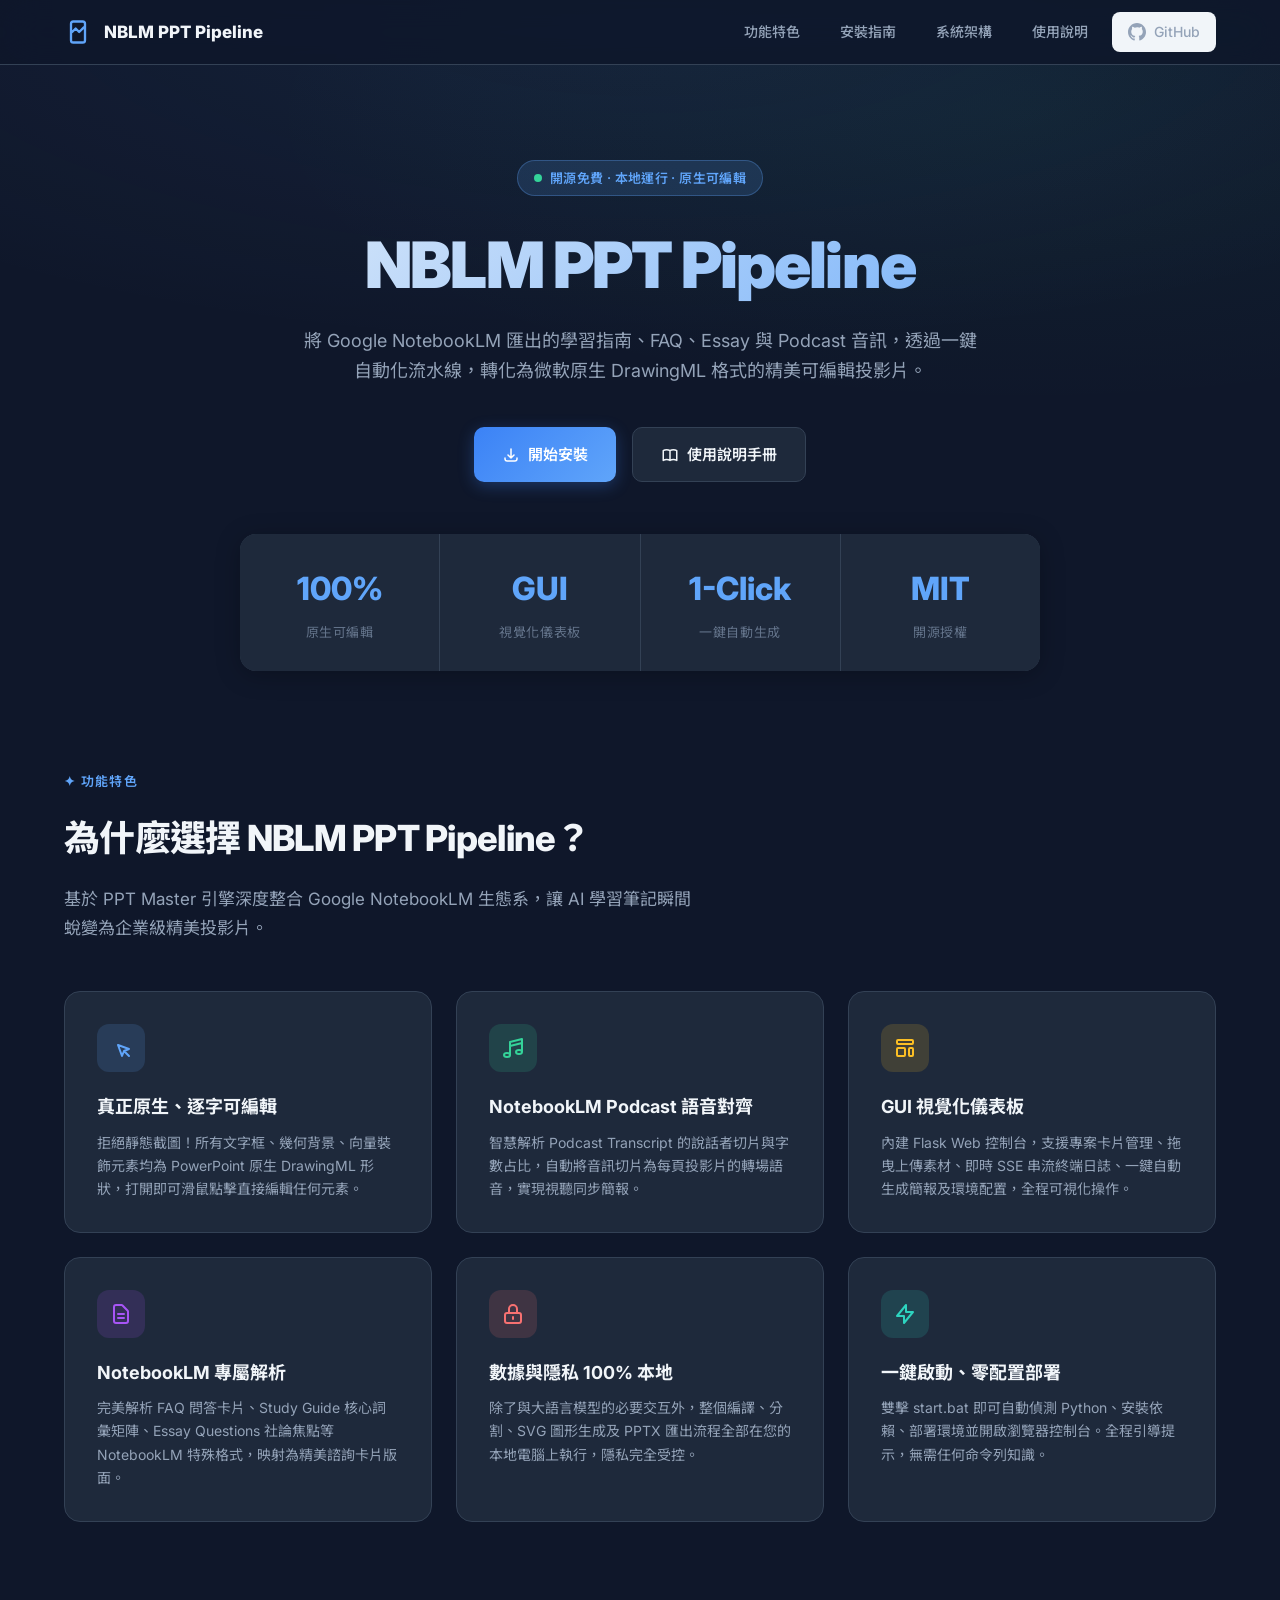
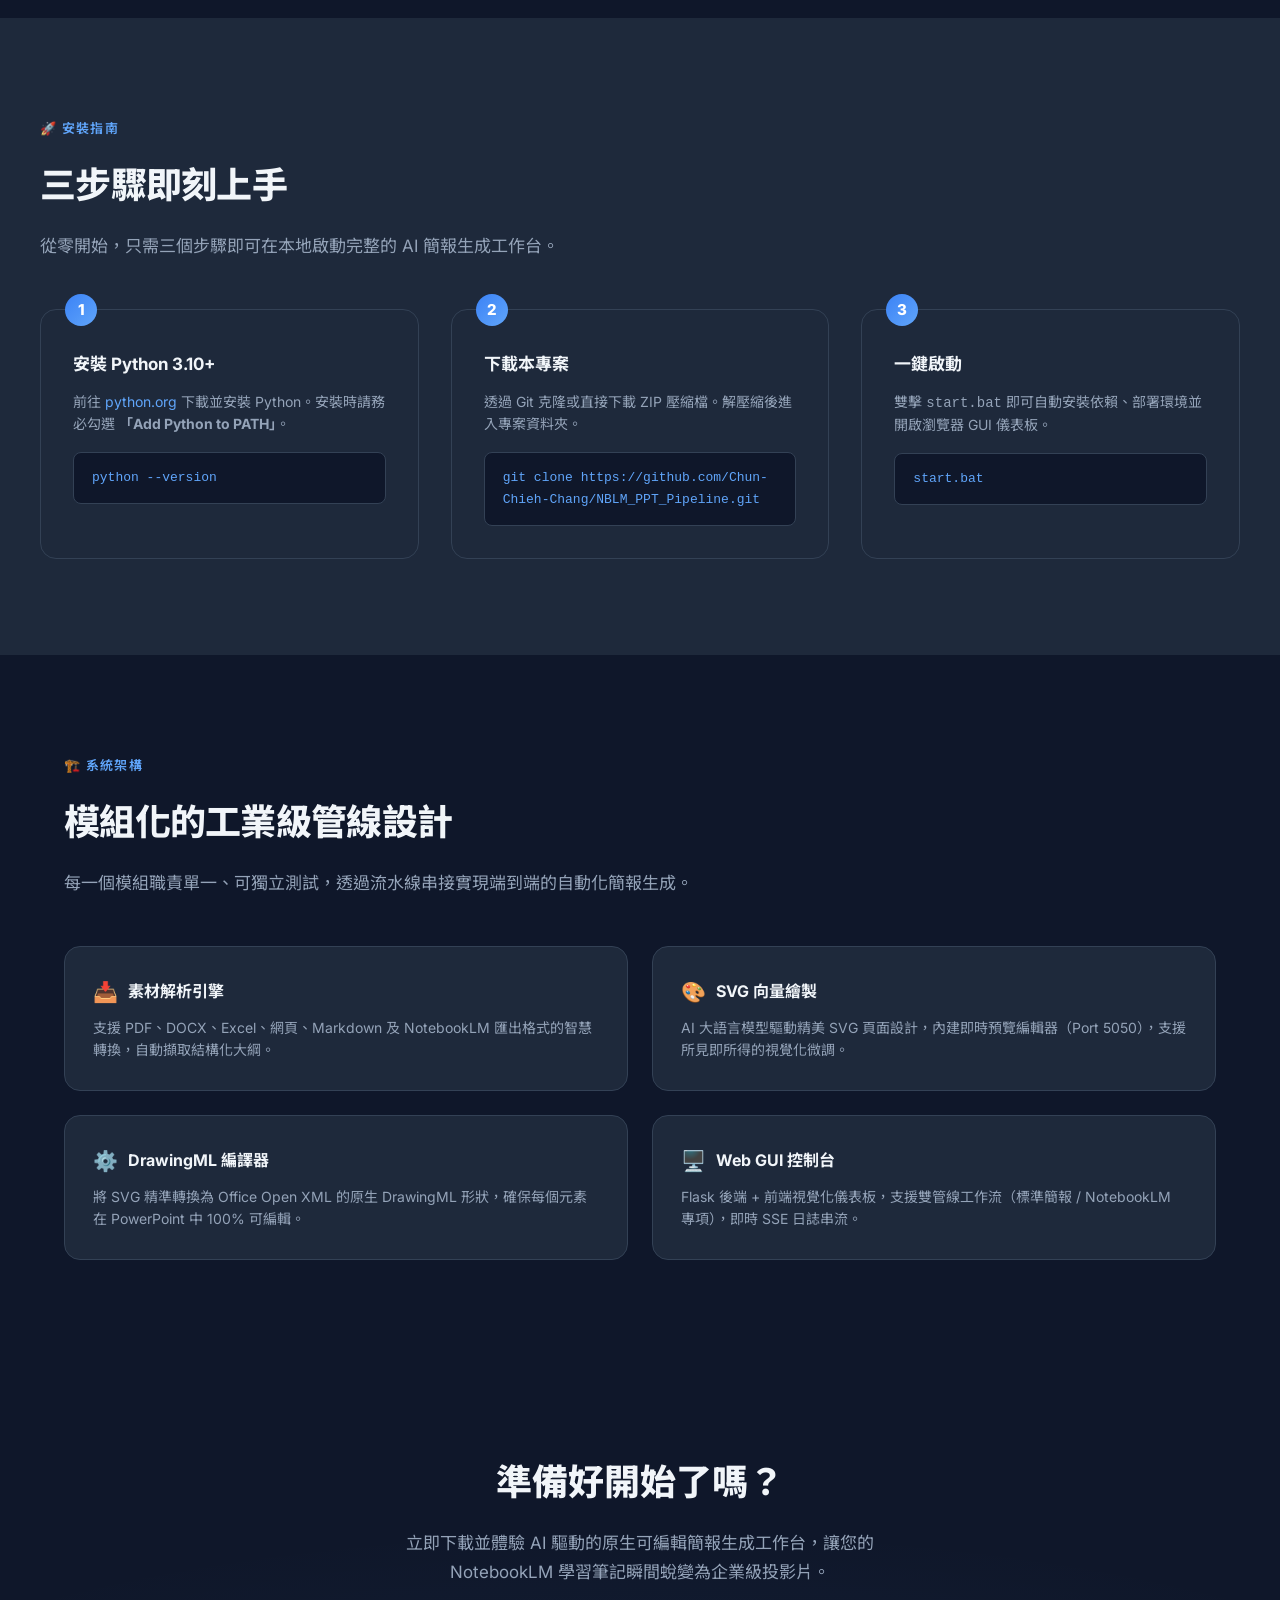
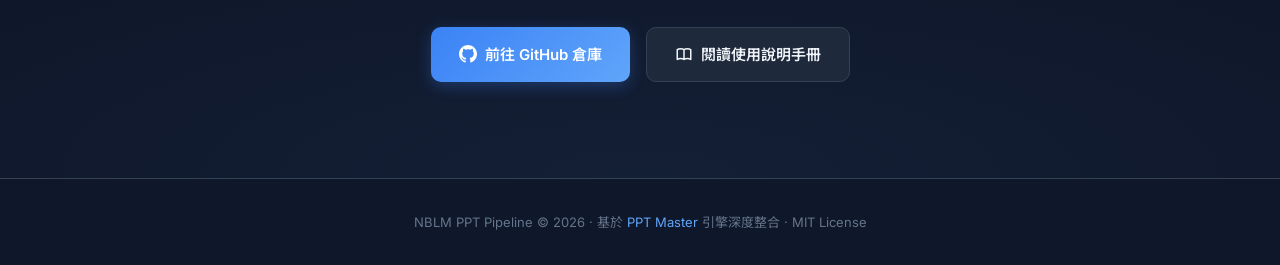
==== index.html @ 6e65cd1e "feat: replace upstream showcase with custom NBLM PPT Pipeline landing page" ====
<!DOCTYPE html>
<html lang="zh-Hant">
<head>
    <meta charset="UTF-8">
    <meta name="viewport" content="width=device-width, initial-scale=1.0">
    <title>NBLM PPT Pipeline — NotebookLM 深度整合 AI 簡報生成工作台</title>
    <meta name="description" content="將 Google NotebookLM 匯出的文件與 Podcast 音訊，透過一鍵流水線轉化為原生可編輯的 PowerPoint 簡報。支援 GUI 視覺化儀表板、智慧語音切片對齊、DrawingML 向量渲染。">
    <meta property="og:title" content="NBLM PPT Pipeline — AI 驅動的原生可編輯簡報生成器">
    <meta property="og:description" content="一鍵將 NotebookLM 資源轉化為微軟原生 DrawingML 簡報。開源、本地運行、元素級可編輯。">
    <meta property="og:type" content="website">
    <link rel="icon" href="data:image/svg+xml,<svg xmlns='http://www.w3.org/2000/svg' viewBox='0 0 48 32' fill='none' stroke='%2360A5FA' stroke-width='3' stroke-linecap='round' stroke-linejoin='round'><rect x='2' y='2' width='44' height='28' rx='2.5'/><line x1='9' y1='11' x2='22' y2='11'/><line x1='9' y1='17' x2='32' y2='17'/><line x1='9' y1='23' x2='26' y2='23'/></svg>">
    <link rel="preconnect" href="https://fonts.googleapis.com">
    <link rel="preconnect" href="https://fonts.gstatic.com" crossorigin>
    <link href="https://fonts.googleapis.com/css2?family=Inter:wght@400;500;600;700;800;900&family=Noto+Sans+TC:wght@400;500;600;700;900&display=swap" rel="stylesheet">
    <style>
        /* ========== DESIGN TOKENS ========== */
        :root {
            --bg-base: #0F172A;
            --bg-surface: #1E293B;
            --bg-elevated: #273548;
            --text-primary: #F1F5F9;
            --text-secondary: #94A3B8;
            --text-muted: #64748B;
            --accent: #60A5FA;
            --accent-glow: rgba(96, 165, 250, 0.15);
            --accent-border: rgba(96, 165, 250, 0.3);
            --success: #34D399;
            --success-glow: rgba(52, 211, 153, 0.15);
            --warning: #FBBF24;
            --danger: #F87171;
            --border: #334155;
            --font-body: 'Inter', 'Noto Sans TC', -apple-system, BlinkMacSystemFont, sans-serif;
            --font-title: 'Inter', 'Noto Sans TC', -apple-system, sans-serif;
            --radius: 16px;
            --radius-sm: 10px;
            --shadow: 0 4px 24px rgba(0,0,0,0.25);
            --shadow-lg: 0 12px 48px rgba(0,0,0,0.4);
        }

        /* ========== RESET & BASE ========== */
        *, *::before, *::after { margin: 0; padding: 0; box-sizing: border-box; }
        html { scroll-behavior: smooth; }
        body {
            font-family: var(--font-body);
            background: var(--bg-base);
            color: var(--text-primary);
            line-height: 1.7;
            font-size: 16px;
            -webkit-font-smoothing: antialiased;
        }
        a { color: var(--accent); text-decoration: none; transition: opacity 0.2s; }
        a:hover { opacity: 0.85; }

        /* ========== NAVIGATION ========== */
        .nav {
            position: fixed; top: 0; left: 0; right: 0; z-index: 100;
            background: rgba(15, 23, 42, 0.85);
            backdrop-filter: blur(20px) saturate(1.4);
            -webkit-backdrop-filter: blur(20px) saturate(1.4);
            border-bottom: 1px solid var(--border);
        }
        .nav-inner {
            max-width: 1200px; margin: 0 auto;
            padding: 0 24px; height: 64px;
            display: flex; align-items: center; justify-content: space-between;
        }
        .nav-brand {
            display: flex; align-items: center; gap: 12px;
            font-weight: 800; font-size: 17px; color: var(--text-primary);
        }
        .nav-brand svg { width: 28px; height: 28px; color: var(--accent); }
        .nav-links { display: flex; align-items: center; gap: 8px; }
        .nav-links a {
            padding: 8px 16px; border-radius: 8px; font-size: 14px; font-weight: 500;
            color: var(--text-secondary); transition: all 0.2s;
        }
        .nav-links a:hover { color: var(--text-primary); background: var(--accent-glow); }
        .btn-gh {
            display: inline-flex; align-items: center; gap: 8px;
            padding: 8px 20px; border-radius: 8px;
            background: var(--text-primary); color: var(--bg-base);
            font-weight: 600; font-size: 14px; transition: all 0.2s;
        }
        .btn-gh:hover { opacity: 0.9; transform: translateY(-1px); }
        .btn-gh svg { width: 18px; height: 18px; }

        /* ========== HERO ========== */
        .hero {
            padding: 160px 24px 100px;
            text-align: center;
            background:
                radial-gradient(ellipse 80% 60% at 50% 0%, rgba(96, 165, 250, 0.08), transparent),
                radial-gradient(ellipse 60% 50% at 80% 20%, rgba(52, 211, 153, 0.05), transparent);
        }
        .hero-badge {
            display: inline-flex; align-items: center; gap: 8px;
            padding: 6px 16px; border-radius: 999px;
            background: var(--accent-glow); border: 1px solid var(--accent-border);
            font-size: 13px; font-weight: 600; color: var(--accent);
            margin-bottom: 32px; letter-spacing: 0.03em;
        }
        .hero-badge .dot {
            width: 8px; height: 8px; border-radius: 50%;
            background: var(--success);
            animation: pulse-dot 2s ease-in-out infinite;
        }
        @keyframes pulse-dot {
            0%, 100% { opacity: 1; transform: scale(1); }
            50% { opacity: 0.5; transform: scale(0.8); }
        }
        .hero h1 {
            font-family: var(--font-title);
            font-size: clamp(36px, 5vw, 64px);
            font-weight: 900; line-height: 1.15;
            letter-spacing: -0.03em;
            background: linear-gradient(135deg, var(--text-primary) 0%, var(--accent) 100%);
            -webkit-background-clip: text; -webkit-text-fill-color: transparent;
            background-clip: text;
            margin-bottom: 24px;
        }
        .hero p {
            max-width: 680px; margin: 0 auto 40px;
            font-size: 18px; line-height: 1.7;
            color: var(--text-secondary);
        }
        .hero-actions { display: flex; gap: 16px; justify-content: center; flex-wrap: wrap; }
        .btn {
            display: inline-flex; align-items: center; gap: 8px;
            padding: 14px 28px; border-radius: var(--radius-sm);
            font-weight: 600; font-size: 15px;
            border: none; cursor: pointer; transition: all 0.25s;
        }
        .btn-primary {
            background: linear-gradient(135deg, #3B82F6, #60A5FA);
            color: #fff; box-shadow: 0 4px 16px rgba(59, 130, 246, 0.3);
        }
        .btn-primary:hover { transform: translateY(-2px); box-shadow: 0 8px 24px rgba(59, 130, 246, 0.4); }
        .btn-secondary {
            background: var(--bg-surface); color: var(--text-primary);
            border: 1px solid var(--border);
        }
        .btn-secondary:hover { border-color: var(--accent-border); background: var(--bg-elevated); }
        .btn svg { width: 18px; height: 18px; }

        /* ========== STATS ========== */
        .stats {
            display: grid; grid-template-columns: repeat(4, 1fr);
            gap: 1px; background: var(--border);
            max-width: 800px; margin: -48px auto 0;
            border-radius: var(--radius); overflow: hidden;
            box-shadow: var(--shadow);
            position: relative; z-index: 10;
        }
        .stat-item {
            background: var(--bg-surface); padding: 28px 16px;
            text-align: center;
        }
        .stat-value {
            font-family: var(--font-title); font-size: 32px;
            font-weight: 800; color: var(--accent);
        }
        .stat-label {
            font-size: 13px; color: var(--text-muted);
            margin-top: 4px; text-transform: uppercase; letter-spacing: 0.05em;
        }

        /* ========== SECTIONS ========== */
        .section {
            max-width: 1200px; margin: 0 auto;
            padding: 96px 24px;
        }
        .section-label {
            display: inline-flex; align-items: center; gap: 8px;
            font-size: 13px; font-weight: 600; color: var(--accent);
            text-transform: uppercase; letter-spacing: 0.1em;
            margin-bottom: 16px;
        }
        .section-title {
            font-family: var(--font-title); font-size: 36px;
            font-weight: 800; margin-bottom: 16px;
            letter-spacing: -0.02em;
        }
        .section-desc {
            font-size: 17px; color: var(--text-secondary);
            max-width: 640px; margin-bottom: 48px; line-height: 1.7;
        }

        /* ========== FEATURE GRID ========== */
        .feature-grid {
            display: grid; grid-template-columns: repeat(3, 1fr);
            gap: 24px;
        }
        .feature-card {
            background: var(--bg-surface);
            border: 1px solid var(--border);
            border-radius: var(--radius); padding: 32px;
            transition: all 0.3s;
        }
        .feature-card:hover {
            border-color: var(--accent-border);
            transform: translateY(-4px);
            box-shadow: var(--shadow);
        }
        .feature-icon {
            width: 48px; height: 48px; border-radius: 12px;
            display: flex; align-items: center; justify-content: center;
            margin-bottom: 20px;
        }
        .feature-icon svg { width: 24px; height: 24px; }
        .feature-icon.blue { background: var(--accent-glow); color: var(--accent); }
        .feature-icon.green { background: var(--success-glow); color: var(--success); }
        .feature-icon.amber { background: rgba(251, 191, 36, 0.15); color: var(--warning); }
        .feature-icon.rose { background: rgba(248, 113, 113, 0.15); color: var(--danger); }
        .feature-icon.purple { background: rgba(168, 85, 247, 0.15); color: #A855F7; }
        .feature-icon.teal { background: rgba(45, 212, 191, 0.15); color: #2DD4BF; }
        .feature-card h3 {
            font-size: 18px; font-weight: 700;
            margin-bottom: 8px;
        }
        .feature-card p {
            font-size: 14px; color: var(--text-secondary);
            line-height: 1.65;
        }

        /* ========== INSTALL SECTION ========== */
        .install-steps {
            display: grid; grid-template-columns: repeat(3, 1fr);
            gap: 32px;
        }
        .step-card {
            background: var(--bg-surface);
            border: 1px solid var(--border);
            border-radius: var(--radius); padding: 32px;
            position: relative;
        }
        .step-number {
            position: absolute; top: -16px; left: 24px;
            width: 32px; height: 32px; border-radius: 50%;
            background: linear-gradient(135deg, #3B82F6, #60A5FA);
            color: #fff; font-weight: 800; font-size: 15px;
            display: flex; align-items: center; justify-content: center;
        }
        .step-card h3 {
            font-size: 17px; font-weight: 700;
            margin-bottom: 12px; margin-top: 8px;
        }
        .step-card p { font-size: 14px; color: var(--text-secondary); line-height: 1.6; }
        .code-block {
            background: var(--bg-base); border: 1px solid var(--border);
            border-radius: 8px; padding: 14px 18px;
            font-family: 'SF Mono', 'Fira Code', monospace;
            font-size: 13px; color: var(--accent);
            margin-top: 16px; overflow-x: auto;
        }

        /* ========== ARCHITECTURE ========== */
        .arch-grid {
            display: grid; grid-template-columns: repeat(2, 1fr);
            gap: 24px; margin-top: 48px;
        }
        .arch-card {
            background: var(--bg-surface);
            border: 1px solid var(--border);
            border-radius: var(--radius); padding: 28px;
        }
        .arch-card h3 {
            font-size: 16px; font-weight: 700;
            margin-bottom: 8px;
            display: flex; align-items: center; gap: 10px;
        }
        .arch-card h3 span { font-size: 20px; }
        .arch-card p { font-size: 14px; color: var(--text-secondary); line-height: 1.6; }

        /* ========== CTA ========== */
        .cta {
            text-align: center; padding: 96px 24px;
            background:
                radial-gradient(ellipse 70% 60% at 50% 100%, rgba(96, 165, 250, 0.06), transparent);
        }
        .cta h2 {
            font-family: var(--font-title); font-size: 36px;
            font-weight: 800; margin-bottom: 16px;
        }
        .cta p {
            color: var(--text-secondary); font-size: 17px;
            max-width: 560px; margin: 0 auto 40px;
        }

        /* ========== FOOTER ========== */
        .footer {
            text-align: center; padding: 32px 24px;
            border-top: 1px solid var(--border);
            color: var(--text-muted); font-size: 13px;
        }

        /* ========== RESPONSIVE ========== */
        @media (max-width: 768px) {
            .stats { grid-template-columns: repeat(2, 1fr); }
            .feature-grid { grid-template-columns: 1fr; }
            .install-steps { grid-template-columns: 1fr; }
            .arch-grid { grid-template-columns: 1fr; }
            .nav-links a:not(.btn-gh) { display: none; }
            .hero { padding: 120px 20px 80px; }
        }
    </style>
</head>
<body>

    <!-- Navigation -->
    <nav class="nav">
        <div class="nav-inner">
            <div class="nav-brand">
                <svg viewBox="0 0 24 24" fill="none" stroke="currentColor" stroke-width="2">
                    <path stroke-linecap="round" stroke-linejoin="round" d="M7 12l3-3 3 3 4-4M8 21h8a2 2 0 002-2V5a2 2 0 00-2-2H8a2 2 0 00-2 2v14a2 2 0 002 2z" />
                </svg>
                NBLM PPT Pipeline
            </div>
            <div class="nav-links">
                <a href="#features">功能特色</a>
                <a href="#install">安裝指南</a>
                <a href="#architecture">系統架構</a>
                <a href="usage_guide.html">使用說明</a>
                <a href="https://github.com/Chun-Chieh-Chang/NBLM_PPT_Pipeline" class="btn-gh" target="_blank">
                    <svg viewBox="0 0 24 24" fill="currentColor"><path d="M12 0c-6.626 0-12 5.373-12 12 0 5.302 3.438 9.8 8.207 11.387.599.111.793-.261.793-.577v-2.234c-3.338.726-4.033-1.416-4.033-1.416-.546-1.387-1.333-1.756-1.333-1.756-1.089-.745.083-.729.083-.729 1.205.084 1.839 1.237 1.839 1.237 1.07 1.834 2.807 1.304 3.492.997.107-.775.418-1.305.762-1.604-2.665-.305-5.467-1.334-5.467-5.931 0-1.311.469-2.381 1.236-3.221-.124-.303-.535-1.524.117-3.176 0 0 1.008-.322 3.301 1.23A11.509 11.509 0 0112 5.803c1.02.005 2.047.138 3.006.404 2.291-1.552 3.297-1.23 3.297-1.23.653 1.653.242 2.874.118 3.176.77.84 1.235 1.911 1.235 3.221 0 4.609-2.807 5.624-5.479 5.921.43.372.823 1.102.823 2.222v3.293c0 .319.192.694.801.576C20.566 21.797 24 17.3 24 12c0-6.627-5.373-12-12-12z"/></svg>
                    GitHub
                </a>
            </div>
        </div>
    </nav>

    <!-- Hero -->
    <section class="hero">
        <div class="hero-badge">
            <span class="dot"></span>
            開源免費 · 本地運行 · 原生可編輯
        </div>
        <h1>NBLM PPT Pipeline</h1>
        <p>
            將 Google NotebookLM 匯出的學習指南、FAQ、Essay 與 Podcast 音訊，透過一鍵自動化流水線，轉化為微軟原生 DrawingML 格式的精美可編輯投影片。
        </p>
        <div class="hero-actions">
            <a href="#install" class="btn btn-primary">
                <svg fill="none" stroke="currentColor" viewBox="0 0 24 24" stroke-width="2"><path stroke-linecap="round" stroke-linejoin="round" d="M4 16v1a3 3 0 003 3h10a3 3 0 003-3v-1m-4-4l-4 4m0 0l-4-4m4 4V4" /></svg>
                開始安裝
            </a>
            <a href="usage_guide.html" class="btn btn-secondary">
                <svg fill="none" stroke="currentColor" viewBox="0 0 24 24" stroke-width="2"><path stroke-linecap="round" stroke-linejoin="round" d="M12 6.253v13m0-13C10.832 5.477 9.246 5 7.5 5S4.168 5.477 3 6.253v13C4.168 18.477 5.754 18 7.5 18s3.332.477 4.5 1.253m0-13C13.168 5.477 14.754 5 16.5 5c1.747 0 3.332.477 4.5 1.253v13C19.832 18.477 18.247 18 16.5 18c-1.746 0-3.332.477-4.5 1.253" /></svg>
                使用說明手冊
            </a>
        </div>
    </section>

    <!-- Stats -->
    <div class="stats">
        <div class="stat-item">
            <div class="stat-value">100%</div>
            <div class="stat-label">原生可編輯</div>
        </div>
        <div class="stat-item">
            <div class="stat-value">GUI</div>
            <div class="stat-label">視覺化儀表板</div>
        </div>
        <div class="stat-item">
            <div class="stat-value">1-Click</div>
            <div class="stat-label">一鍵自動生成</div>
        </div>
        <div class="stat-item">
            <div class="stat-value">MIT</div>
            <div class="stat-label">開源授權</div>
        </div>
    </div>

    <!-- Features -->
    <section class="section" id="features">
        <div class="section-label">✦ 功能特色</div>
        <h2 class="section-title">為什麼選擇 NBLM PPT Pipeline？</h2>
        <p class="section-desc">
            基於 PPT Master 引擎深度整合 Google NotebookLM 生態系，讓 AI 學習筆記瞬間蛻變為企業級精美投影片。
        </p>
        <div class="feature-grid">
            <div class="feature-card">
                <div class="feature-icon blue">
                    <svg fill="none" stroke="currentColor" viewBox="0 0 24 24" stroke-width="2"><path stroke-linecap="round" stroke-linejoin="round" d="M15 15l-2 5L9 9l11 4-5 2zm0 0l5 5" /></svg>
                </div>
                <h3>真正原生、逐字可編輯</h3>
                <p>拒絕靜態截圖！所有文字框、幾何背景、向量裝飾元素均為 PowerPoint 原生 DrawingML 形狀，打開即可滑鼠點擊直接編輯任何元素。</p>
            </div>
            <div class="feature-card">
                <div class="feature-icon green">
                    <svg fill="none" stroke="currentColor" viewBox="0 0 24 24" stroke-width="2"><path stroke-linecap="round" stroke-linejoin="round" d="M9 19V6l12-3v13M9 19c0 1.105-1.343 2-3 2s-3-.895-3-2 1.343-2 3-2 3 .895 3 2zm12-3c0 1.105-1.343 2-3 2s-3-.895-3-2 1.343-2 3-2 3 .895 3 2zM9 10l12-3" /></svg>
                </div>
                <h3>NotebookLM Podcast 語音對齊</h3>
                <p>智慧解析 Podcast Transcript 的說話者切片與字數占比，自動將音訊切片為每頁投影片的轉場語音，實現視聽同步簡報。</p>
            </div>
            <div class="feature-card">
                <div class="feature-icon amber">
                    <svg fill="none" stroke="currentColor" viewBox="0 0 24 24" stroke-width="2"><path stroke-linecap="round" stroke-linejoin="round" d="M4 5a1 1 0 011-1h14a1 1 0 011 1v2a1 1 0 01-1 1H5a1 1 0 01-1-1V5zM4 13a1 1 0 011-1h6a1 1 0 011 1v6a1 1 0 01-1 1H5a1 1 0 01-1-1v-6zM16 13a1 1 0 011-1h2a1 1 0 011 1v6a1 1 0 01-1 1h-2a1 1 0 01-1-1v-6z" /></svg>
                </div>
                <h3>GUI 視覺化儀表板</h3>
                <p>內建 Flask Web 控制台，支援專案卡片管理、拖曳上傳素材、即時 SSE 串流終端日誌、一鍵自動生成簡報及環境配置，全程可視化操作。</p>
            </div>
            <div class="feature-card">
                <div class="feature-icon purple">
                    <svg fill="none" stroke="currentColor" viewBox="0 0 24 24" stroke-width="2"><path stroke-linecap="round" stroke-linejoin="round" d="M9 12h6m-6 4h6m2 5H7a2 2 0 01-2-2V5a2 2 0 012-2h5.586a1 1 0 01.707.293l5.414 5.414a1 1 0 01.293.707V19a2 2 0 01-2 2z" /></svg>
                </div>
                <h3>NotebookLM 專屬解析</h3>
                <p>完美解析 FAQ 問答卡片、Study Guide 核心詞彙矩陣、Essay Questions 社論焦點等 NotebookLM 特殊格式，映射為精美諮詢卡片版面。</p>
            </div>
            <div class="feature-card">
                <div class="feature-icon rose">
                    <svg fill="none" stroke="currentColor" viewBox="0 0 24 24" stroke-width="2"><path stroke-linecap="round" stroke-linejoin="round" d="M12 15v2m-6 4h12a2 2 0 002-2v-6a2 2 0 00-2-2H6a2 2 0 00-2 2v6a2 2 0 002 2zm10-10V7a4 4 0 00-8 0v4h8z" /></svg>
                </div>
                <h3>數據與隱私 100% 本地</h3>
                <p>除了與大語言模型的必要交互外，整個編譯、分割、SVG 圖形生成及 PPTX 匯出流程全部在您的本地電腦上執行，隱私完全受控。</p>
            </div>
            <div class="feature-card">
                <div class="feature-icon teal">
                    <svg fill="none" stroke="currentColor" viewBox="0 0 24 24" stroke-width="2"><path stroke-linecap="round" stroke-linejoin="round" d="M13 10V3L4 14h7v7l9-11h-7z" /></svg>
                </div>
                <h3>一鍵啟動、零配置部署</h3>
                <p>雙擊 start.bat 即可自動偵測 Python、安裝依賴、部署環境並開啟瀏覽器控制台。全程引導提示，無需任何命令列知識。</p>
            </div>
        </div>
    </section>

    <!-- Install -->
    <section class="section" id="install" style="background: var(--bg-surface); border-radius: 0; max-width: 100%; margin: 0;">
        <div style="max-width: 1200px; margin: 0 auto;">
            <div class="section-label">🚀 安裝指南</div>
            <h2 class="section-title">三步驟即刻上手</h2>
            <p class="section-desc">從零開始，只需三個步驟即可在本地啟動完整的 AI 簡報生成工作台。</p>
            <div class="install-steps">
                <div class="step-card">
                    <div class="step-number">1</div>
                    <h3>安裝 Python 3.10+</h3>
                    <p>前往 <a href="https://www.python.org/downloads/" target="_blank">python.org</a> 下載並安裝 Python。安裝時請務必勾選 <strong>「Add Python to PATH」</strong>。</p>
                    <div class="code-block">python --version</div>
                </div>
                <div class="step-card">
                    <div class="step-number">2</div>
                    <h3>下載本專案</h3>
                    <p>透過 Git 克隆或直接下載 ZIP 壓縮檔。解壓縮後進入專案資料夾。</p>
                    <div class="code-block">git clone https://github.com/Chun-Chieh-Chang/NBLM_PPT_Pipeline.git</div>
                </div>
                <div class="step-card">
                    <div class="step-number">3</div>
                    <h3>一鍵啟動</h3>
                    <p>雙擊 <code>start.bat</code> 即可自動安裝依賴、部署環境並開啟瀏覽器 GUI 儀表板。</p>
                    <div class="code-block">start.bat</div>
                </div>
            </div>
        </div>
    </section>

    <!-- Architecture -->
    <section class="section" id="architecture">
        <div class="section-label">🏗️ 系統架構</div>
        <h2 class="section-title">模組化的工業級管線設計</h2>
        <p class="section-desc">每一個模組職責單一、可獨立測試，透過流水線串接實現端到端的自動化簡報生成。</p>
        <div class="arch-grid">
            <div class="arch-card">
                <h3><span>📥</span> 素材解析引擎</h3>
                <p>支援 PDF、DOCX、Excel、網頁、Markdown 及 NotebookLM 匯出格式的智慧轉換，自動擷取結構化大綱。</p>
            </div>
            <div class="arch-card">
                <h3><span>🎨</span> SVG 向量繪製</h3>
                <p>AI 大語言模型驅動精美 SVG 頁面設計，內建即時預覽編輯器（Port 5050），支援所見即所得的視覺化微調。</p>
            </div>
            <div class="arch-card">
                <h3><span>⚙️</span> DrawingML 編譯器</h3>
                <p>將 SVG 精準轉換為 Office Open XML 的原生 DrawingML 形狀，確保每個元素在 PowerPoint 中 100% 可編輯。</p>
            </div>
            <div class="arch-card">
                <h3><span>🖥️</span> Web GUI 控制台</h3>
                <p>Flask 後端 + 前端視覺化儀表板，支援雙管線工作流（標準簡報 / NotebookLM 專項），即時 SSE 日誌串流。</p>
            </div>
        </div>
    </section>

    <!-- CTA -->
    <section class="cta">
        <h2>準備好開始了嗎？</h2>
        <p>立即下載並體驗 AI 驅動的原生可編輯簡報生成工作台，讓您的 NotebookLM 學習筆記瞬間蛻變為企業級投影片。</p>
        <div class="hero-actions">
            <a href="https://github.com/Chun-Chieh-Chang/NBLM_PPT_Pipeline" class="btn btn-primary" target="_blank">
                <svg viewBox="0 0 24 24" fill="currentColor" width="18" height="18"><path d="M12 0c-6.626 0-12 5.373-12 12 0 5.302 3.438 9.8 8.207 11.387.599.111.793-.261.793-.577v-2.234c-3.338.726-4.033-1.416-4.033-1.416-.546-1.387-1.333-1.756-1.333-1.756-1.089-.745.083-.729.083-.729 1.205.084 1.839 1.237 1.839 1.237 1.07 1.834 2.807 1.304 3.492.997.107-.775.418-1.305.762-1.604-2.665-.305-5.467-1.334-5.467-5.931 0-1.311.469-2.381 1.236-3.221-.124-.303-.535-1.524.117-3.176 0 0 1.008-.322 3.301 1.23A11.509 11.509 0 0112 5.803c1.02.005 2.047.138 3.006.404 2.291-1.552 3.297-1.23 3.297-1.23.653 1.653.242 2.874.118 3.176.77.84 1.235 1.911 1.235 3.221 0 4.609-2.807 5.624-5.479 5.921.43.372.823 1.102.823 2.222v3.293c0 .319.192.694.801.576C20.566 21.797 24 17.3 24 12c0-6.627-5.373-12-12-12z"/></svg>
                前往 GitHub 倉庫
            </a>
            <a href="usage_guide.html" class="btn btn-secondary">
                <svg fill="none" stroke="currentColor" viewBox="0 0 24 24" stroke-width="2"><path stroke-linecap="round" stroke-linejoin="round" d="M12 6.253v13m0-13C10.832 5.477 9.246 5 7.5 5S4.168 5.477 3 6.253v13C4.168 18.477 5.754 18 7.5 18s3.332.477 4.5 1.253m0-13C13.168 5.477 14.754 5 16.5 5c1.747 0 3.332.477 4.5 1.253v13C19.832 18.477 18.247 18 16.5 18c-1.746 0-3.332.477-4.5 1.253" /></svg>
                閱讀使用說明手冊
            </a>
        </div>
    </section>

    <!-- Footer -->
    <footer class="footer">
        <p>NBLM PPT Pipeline © 2026 · 基於 <a href="https://github.com/hugohe3/ppt-master" target="_blank">PPT Master</a> 引擎深度整合 · MIT License</p>
    </footer>

</body>
</html>
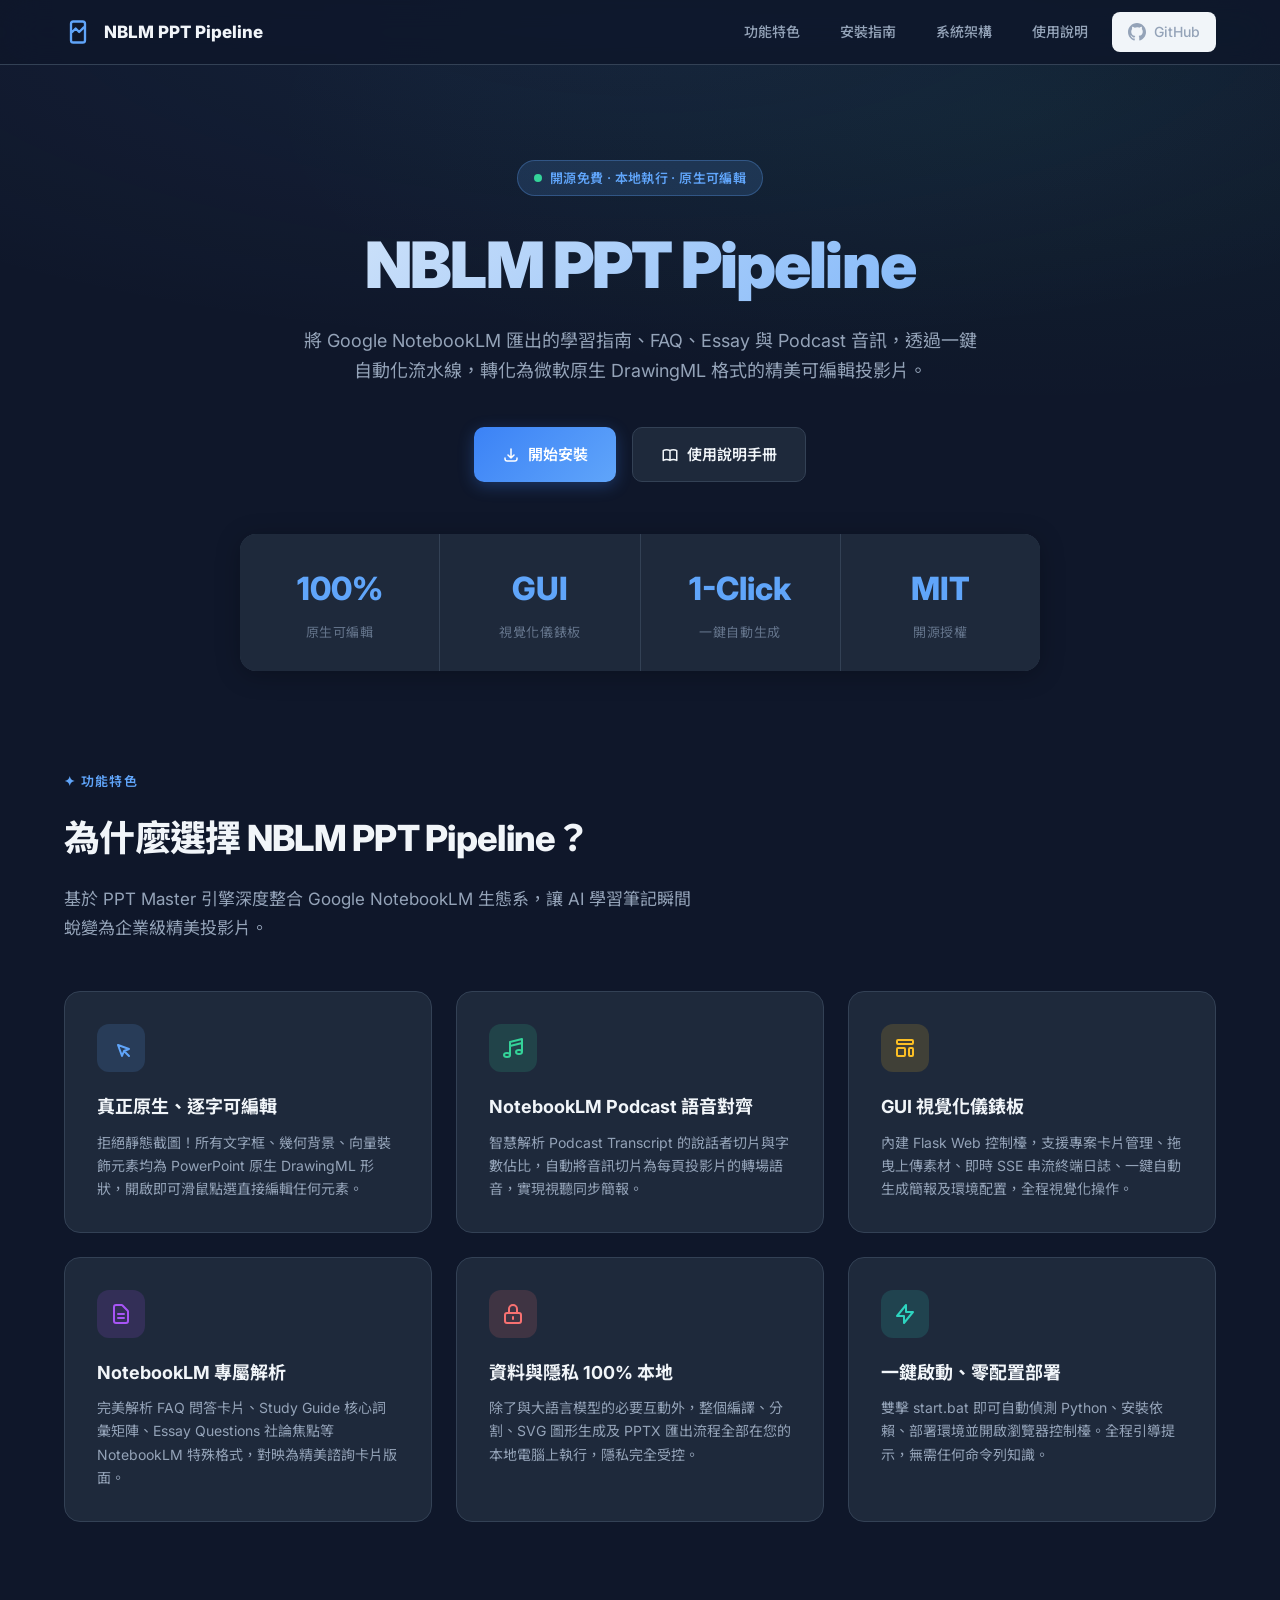
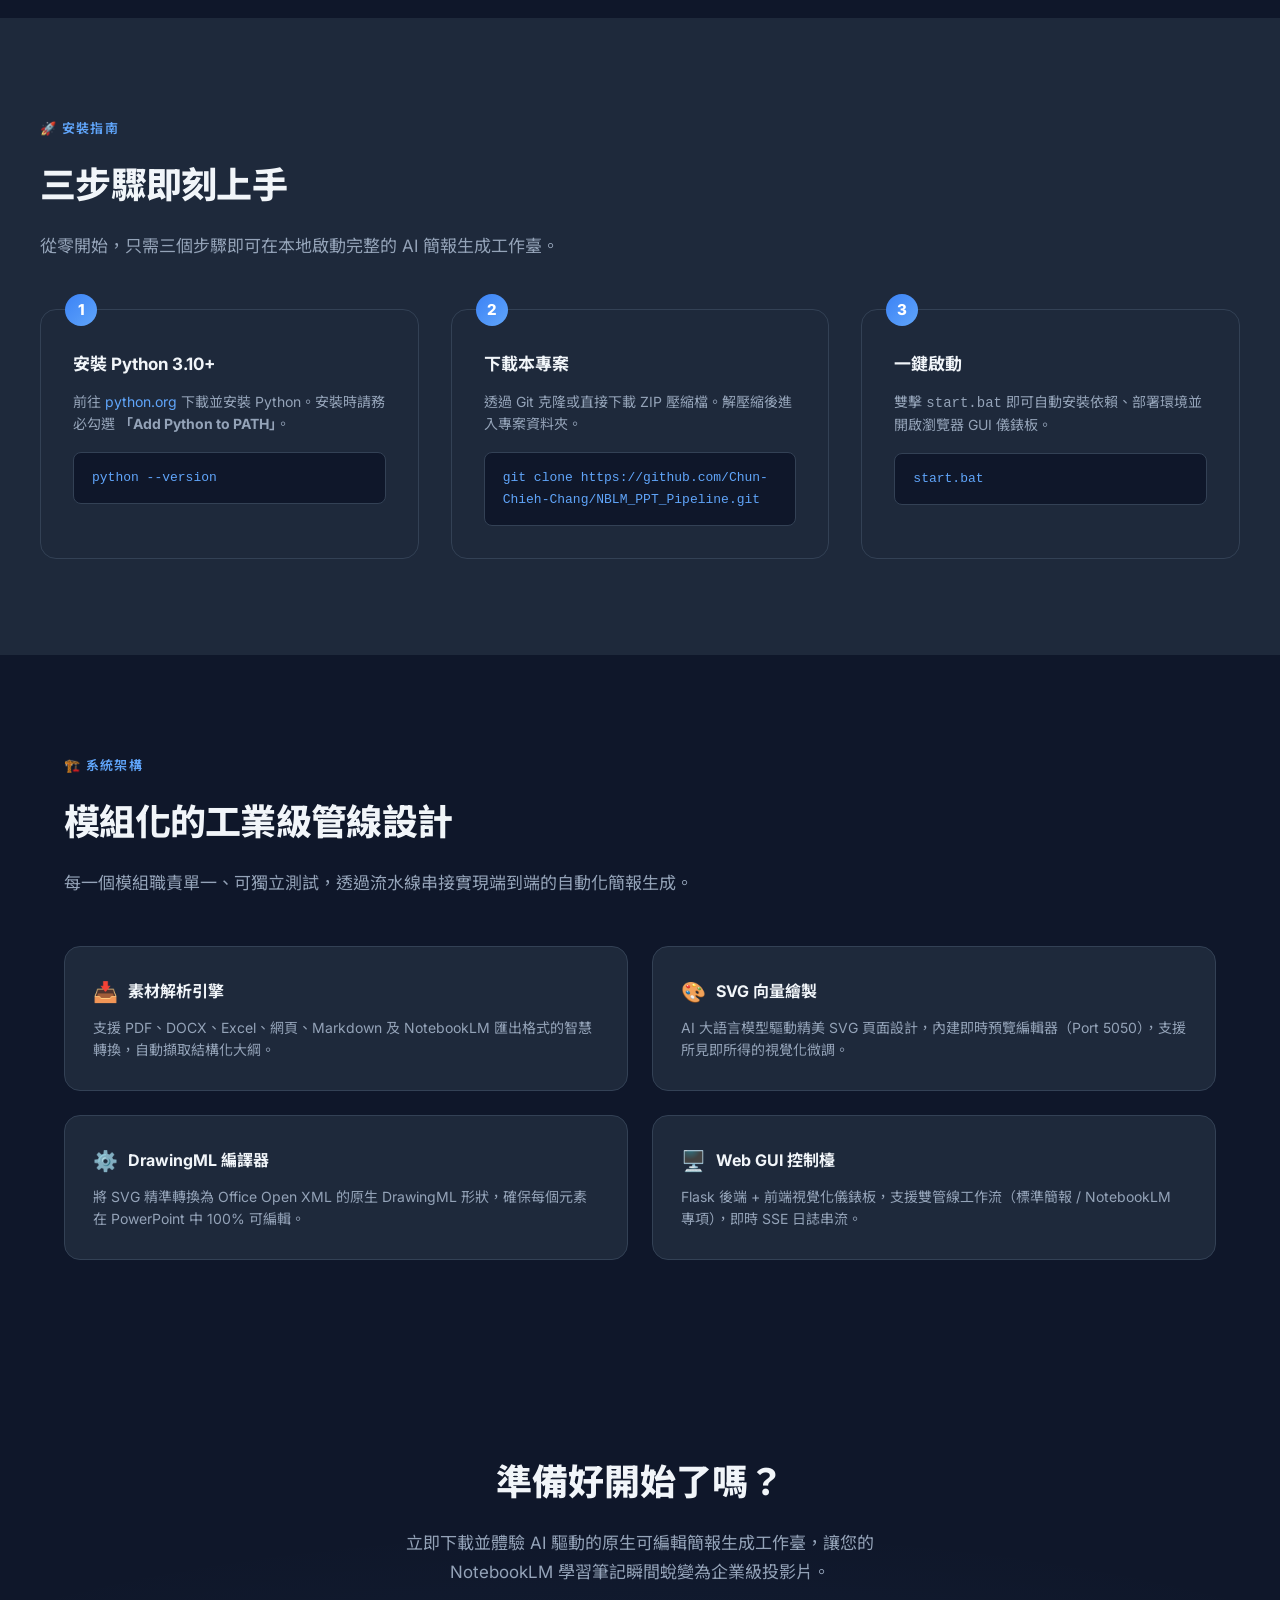
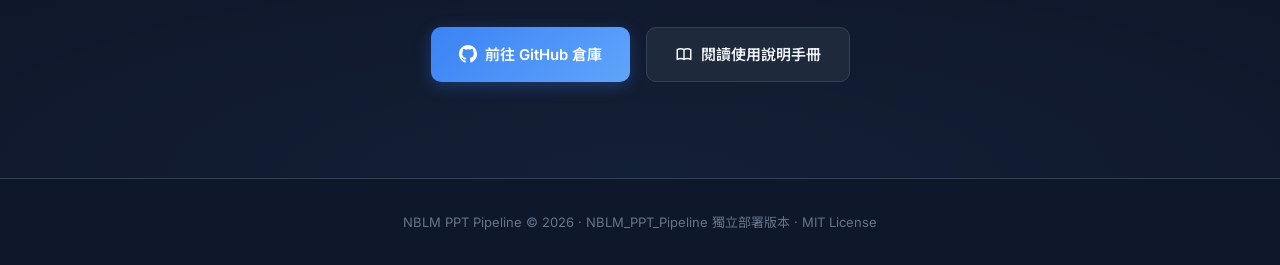
==== commit 118db8e3: "Refactor: 全域繁體中文轉換與原作者連結清理" ====
--- a/index.html
+++ b/index.html
@@ -3,10 +3,10 @@
 <head>
     <meta charset="UTF-8">
     <meta name="viewport" content="width=device-width, initial-scale=1.0">
-    <title>NBLM PPT Pipeline — NotebookLM 深度整合 AI 簡報生成工作台</title>
-    <meta name="description" content="將 Google NotebookLM 匯出的文件與 Podcast 音訊，透過一鍵流水線轉化為原生可編輯的 PowerPoint 簡報。支援 GUI 視覺化儀表板、智慧語音切片對齊、DrawingML 向量渲染。">
+    <title>NBLM PPT Pipeline — NotebookLM 深度整合 AI 簡報生成工作臺</title>
+    <meta name="description" content="將 Google NotebookLM 匯出的檔案與 Podcast 音訊，透過一鍵流水線轉化為原生可編輯的 PowerPoint 簡報。支援 GUI 視覺化儀錶板、智慧語音切片對齊、DrawingML 向量渲染。">
     <meta property="og:title" content="NBLM PPT Pipeline — AI 驅動的原生可編輯簡報生成器">
-    <meta property="og:description" content="一鍵將 NotebookLM 資源轉化為微軟原生 DrawingML 簡報。開源、本地運行、元素級可編輯。">
+    <meta property="og:description" content="一鍵將 NotebookLM 資源轉化為微軟原生 DrawingML 簡報。開源、本地執行、元素級可編輯。">
     <meta property="og:type" content="website">
     <link rel="icon" href="data:image/svg+xml,<svg xmlns='http://www.w3.org/2000/svg' viewBox='0 0 48 32' fill='none' stroke='%2360A5FA' stroke-width='3' stroke-linecap='round' stroke-linejoin='round'><rect x='2' y='2' width='44' height='28' rx='2.5'/><line x1='9' y1='11' x2='22' y2='11'/><line x1='9' y1='17' x2='32' y2='17'/><line x1='9' y1='23' x2='26' y2='23'/></svg>">
     <link rel="preconnect" href="https://fonts.googleapis.com">
@@ -332,7 +332,7 @@
     <section class="hero">
         <div class="hero-badge">
             <span class="dot"></span>
-            開源免費 · 本地運行 · 原生可編輯
+            開源免費 · 本地執行 · 原生可編輯
         </div>
         <h1>NBLM PPT Pipeline</h1>
         <p>
@@ -358,7 +358,7 @@
         </div>
         <div class="stat-item">
             <div class="stat-value">GUI</div>
-            <div class="stat-label">視覺化儀表板</div>
+            <div class="stat-label">視覺化儀錶板</div>
         </div>
         <div class="stat-item">
             <div class="stat-value">1-Click</div>
@@ -383,42 +383,42 @@
                     <svg fill="none" stroke="currentColor" viewBox="0 0 24 24" stroke-width="2"><path stroke-linecap="round" stroke-linejoin="round" d="M15 15l-2 5L9 9l11 4-5 2zm0 0l5 5" /></svg>
                 </div>
                 <h3>真正原生、逐字可編輯</h3>
-                <p>拒絕靜態截圖！所有文字框、幾何背景、向量裝飾元素均為 PowerPoint 原生 DrawingML 形狀，打開即可滑鼠點擊直接編輯任何元素。</p>
+                <p>拒絕靜態截圖！所有文字框、幾何背景、向量裝飾元素均為 PowerPoint 原生 DrawingML 形狀，開啟即可滑鼠點選直接編輯任何元素。</p>
             </div>
             <div class="feature-card">
                 <div class="feature-icon green">
                     <svg fill="none" stroke="currentColor" viewBox="0 0 24 24" stroke-width="2"><path stroke-linecap="round" stroke-linejoin="round" d="M9 19V6l12-3v13M9 19c0 1.105-1.343 2-3 2s-3-.895-3-2 1.343-2 3-2 3 .895 3 2zm12-3c0 1.105-1.343 2-3 2s-3-.895-3-2 1.343-2 3-2 3 .895 3 2zM9 10l12-3" /></svg>
                 </div>
                 <h3>NotebookLM Podcast 語音對齊</h3>
-                <p>智慧解析 Podcast Transcript 的說話者切片與字數占比，自動將音訊切片為每頁投影片的轉場語音，實現視聽同步簡報。</p>
+                <p>智慧解析 Podcast Transcript 的說話者切片與字數佔比，自動將音訊切片為每頁投影片的轉場語音，實現視聽同步簡報。</p>
             </div>
             <div class="feature-card">
                 <div class="feature-icon amber">
                     <svg fill="none" stroke="currentColor" viewBox="0 0 24 24" stroke-width="2"><path stroke-linecap="round" stroke-linejoin="round" d="M4 5a1 1 0 011-1h14a1 1 0 011 1v2a1 1 0 01-1 1H5a1 1 0 01-1-1V5zM4 13a1 1 0 011-1h6a1 1 0 011 1v6a1 1 0 01-1 1H5a1 1 0 01-1-1v-6zM16 13a1 1 0 011-1h2a1 1 0 011 1v6a1 1 0 01-1 1h-2a1 1 0 01-1-1v-6z" /></svg>
                 </div>
-                <h3>GUI 視覺化儀表板</h3>
-                <p>內建 Flask Web 控制台，支援專案卡片管理、拖曳上傳素材、即時 SSE 串流終端日誌、一鍵自動生成簡報及環境配置，全程可視化操作。</p>
+                <h3>GUI 視覺化儀錶板</h3>
+                <p>內建 Flask Web 控制檯，支援專案卡片管理、拖曳上傳素材、即時 SSE 串流終端日誌、一鍵自動生成簡報及環境配置，全程視覺化操作。</p>
             </div>
             <div class="feature-card">
                 <div class="feature-icon purple">
                     <svg fill="none" stroke="currentColor" viewBox="0 0 24 24" stroke-width="2"><path stroke-linecap="round" stroke-linejoin="round" d="M9 12h6m-6 4h6m2 5H7a2 2 0 01-2-2V5a2 2 0 012-2h5.586a1 1 0 01.707.293l5.414 5.414a1 1 0 01.293.707V19a2 2 0 01-2 2z" /></svg>
                 </div>
                 <h3>NotebookLM 專屬解析</h3>
-                <p>完美解析 FAQ 問答卡片、Study Guide 核心詞彙矩陣、Essay Questions 社論焦點等 NotebookLM 特殊格式，映射為精美諮詢卡片版面。</p>
+                <p>完美解析 FAQ 問答卡片、Study Guide 核心詞彙矩陣、Essay Questions 社論焦點等 NotebookLM 特殊格式，對映為精美諮詢卡片版面。</p>
             </div>
             <div class="feature-card">
                 <div class="feature-icon rose">
                     <svg fill="none" stroke="currentColor" viewBox="0 0 24 24" stroke-width="2"><path stroke-linecap="round" stroke-linejoin="round" d="M12 15v2m-6 4h12a2 2 0 002-2v-6a2 2 0 00-2-2H6a2 2 0 00-2 2v6a2 2 0 002 2zm10-10V7a4 4 0 00-8 0v4h8z" /></svg>
                 </div>
-                <h3>數據與隱私 100% 本地</h3>
-                <p>除了與大語言模型的必要交互外，整個編譯、分割、SVG 圖形生成及 PPTX 匯出流程全部在您的本地電腦上執行，隱私完全受控。</p>
+                <h3>資料與隱私 100% 本地</h3>
+                <p>除了與大語言模型的必要互動外，整個編譯、分割、SVG 圖形生成及 PPTX 匯出流程全部在您的本地電腦上執行，隱私完全受控。</p>
             </div>
             <div class="feature-card">
                 <div class="feature-icon teal">
                     <svg fill="none" stroke="currentColor" viewBox="0 0 24 24" stroke-width="2"><path stroke-linecap="round" stroke-linejoin="round" d="M13 10V3L4 14h7v7l9-11h-7z" /></svg>
                 </div>
                 <h3>一鍵啟動、零配置部署</h3>
-                <p>雙擊 start.bat 即可自動偵測 Python、安裝依賴、部署環境並開啟瀏覽器控制台。全程引導提示，無需任何命令列知識。</p>
+                <p>雙擊 start.bat 即可自動偵測 Python、安裝依賴、部署環境並開啟瀏覽器控制檯。全程引導提示，無需任何命令列知識。</p>
             </div>
         </div>
     </section>
@@ -428,7 +428,7 @@
         <div style="max-width: 1200px; margin: 0 auto;">
             <div class="section-label">🚀 安裝指南</div>
             <h2 class="section-title">三步驟即刻上手</h2>
-            <p class="section-desc">從零開始，只需三個步驟即可在本地啟動完整的 AI 簡報生成工作台。</p>
+            <p class="section-desc">從零開始，只需三個步驟即可在本地啟動完整的 AI 簡報生成工作臺。</p>
             <div class="install-steps">
                 <div class="step-card">
                     <div class="step-number">1</div>
@@ -445,7 +445,7 @@
                 <div class="step-card">
                     <div class="step-number">3</div>
                     <h3>一鍵啟動</h3>
-                    <p>雙擊 <code>start.bat</code> 即可自動安裝依賴、部署環境並開啟瀏覽器 GUI 儀表板。</p>
+                    <p>雙擊 <code>start.bat</code> 即可自動安裝依賴、部署環境並開啟瀏覽器 GUI 儀錶板。</p>
                     <div class="code-block">start.bat</div>
                 </div>
             </div>
@@ -471,8 +471,8 @@
                 <p>將 SVG 精準轉換為 Office Open XML 的原生 DrawingML 形狀，確保每個元素在 PowerPoint 中 100% 可編輯。</p>
             </div>
             <div class="arch-card">
-                <h3><span>🖥️</span> Web GUI 控制台</h3>
-                <p>Flask 後端 + 前端視覺化儀表板，支援雙管線工作流（標準簡報 / NotebookLM 專項），即時 SSE 日誌串流。</p>
+                <h3><span>🖥️</span> Web GUI 控制檯</h3>
+                <p>Flask 後端 + 前端視覺化儀錶板，支援雙管線工作流（標準簡報 / NotebookLM 專項），即時 SSE 日誌串流。</p>
             </div>
         </div>
     </section>
@@ -480,7 +480,7 @@
     <!-- CTA -->
     <section class="cta">
         <h2>準備好開始了嗎？</h2>
-        <p>立即下載並體驗 AI 驅動的原生可編輯簡報生成工作台，讓您的 NotebookLM 學習筆記瞬間蛻變為企業級投影片。</p>
+        <p>立即下載並體驗 AI 驅動的原生可編輯簡報生成工作臺，讓您的 NotebookLM 學習筆記瞬間蛻變為企業級投影片。</p>
         <div class="hero-actions">
             <a href="https://github.com/Chun-Chieh-Chang/NBLM_PPT_Pipeline" class="btn btn-primary" target="_blank">
                 <svg viewBox="0 0 24 24" fill="currentColor" width="18" height="18"><path d="M12 0c-6.626 0-12 5.373-12 12 0 5.302 3.438 9.8 8.207 11.387.599.111.793-.261.793-.577v-2.234c-3.338.726-4.033-1.416-4.033-1.416-.546-1.387-1.333-1.756-1.333-1.756-1.089-.745.083-.729.083-.729 1.205.084 1.839 1.237 1.839 1.237 1.07 1.834 2.807 1.304 3.492.997.107-.775.418-1.305.762-1.604-2.665-.305-5.467-1.334-5.467-5.931 0-1.311.469-2.381 1.236-3.221-.124-.303-.535-1.524.117-3.176 0 0 1.008-.322 3.301 1.23A11.509 11.509 0 0112 5.803c1.02.005 2.047.138 3.006.404 2.291-1.552 3.297-1.23 3.297-1.23.653 1.653.242 2.874.118 3.176.77.84 1.235 1.911 1.235 3.221 0 4.609-2.807 5.624-5.479 5.921.43.372.823 1.102.823 2.222v3.293c0 .319.192.694.801.576C20.566 21.797 24 17.3 24 12c0-6.627-5.373-12-12-12z"/></svg>
@@ -495,7 +495,7 @@
 
     <!-- Footer -->
     <footer class="footer">
-        <p>NBLM PPT Pipeline © 2026 · 基於 <a href="https://github.com/hugohe3/ppt-master" target="_blank">PPT Master</a> 引擎深度整合 · MIT License</p>
+        <p>NBLM PPT Pipeline © 2026 · NBLM_PPT_Pipeline 獨立部署版本 · MIT License</p>
     </footer>
 
 </body>
